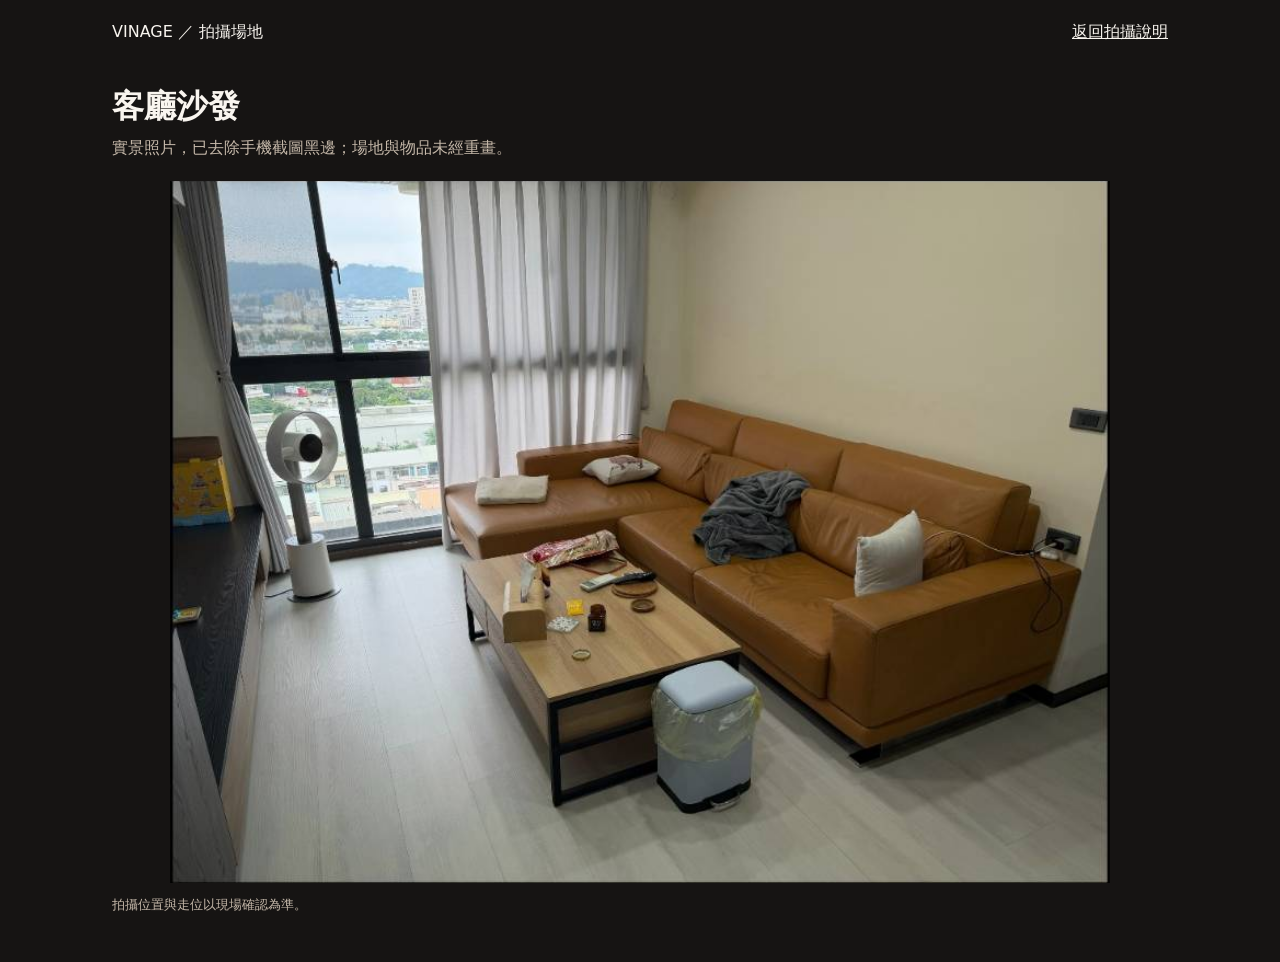
==== location-view.html @ 47c5b77b "Crop screenshot chrome from filming location views" ====
<!doctype html><html lang="zh-Hant"><head><meta charset="utf-8"><meta name="viewport" content="width=device-width,initial-scale=1"><meta name="robots" content="noindex,nofollow"><title>拍攝場地實景｜VINAGE</title><style>:root{color-scheme:dark}*{box-sizing:border-box}body{margin:0;background:#161413;color:#f9f5ef;font-family:system-ui,"Microsoft JhengHei",sans-serif}header{max-width:1100px;margin:auto;padding:22px;display:flex;justify-content:space-between;gap:20px;align-items:center}a{color:#f9f5ef}main{max-width:1100px;margin:auto;padding:10px 22px 48px}h1{font-size:clamp(1.4rem,4vw,2rem);margin:10px 0 5px}p{color:#c5b8a9;line-height:1.7;margin:0 0 20px}svg{display:block;width:100%;height:auto;max-height:78vh}footer{font-size:.8rem;color:#c5b8a9;margin-top:14px}</style></head><body><header><span>VINAGE ／ 拍攝場地</span><a href="index.html#location">返回拍攝說明</a></header><main><h1 id="title">拍攝場地實景</h1><p>實景照片，已去除手機截圖黑邊；場地與物品未經重畫。</p><svg id="photo" role="img" preserveAspectRatio="xMidYMid meet"><image id="photo-image" width="858" height="1907"></image></svg><footer>拍攝位置與走位以現場確認為準。</footer></main><script>const scenes={living:['客廳沙發','assets/locations/living.jpg','0 623 858 641'],island:['中島與廚房','assets/locations/island.jpg','0 623 858 641'],'island-detail':['中島近照','assets/locations/island-detail.jpg','0 373 858 1140'],stove:['廚房料理區','assets/locations/stove.jpg','0 623 858 641'],fridge:['冰箱內部','assets/locations/fridge.jpg','0 630 858 902']};const scene=scenes[new URLSearchParams(location.search).get('scene')]||scenes.living;document.getElementById('title').textContent=scene[0];document.getElementById('photo').setAttribute('viewBox',scene[2]);document.getElementById('photo').setAttribute('aria-label',scene[0]+'實景照片');document.getElementById('photo-image').setAttribute('href',scene[1]);</script></body></html>
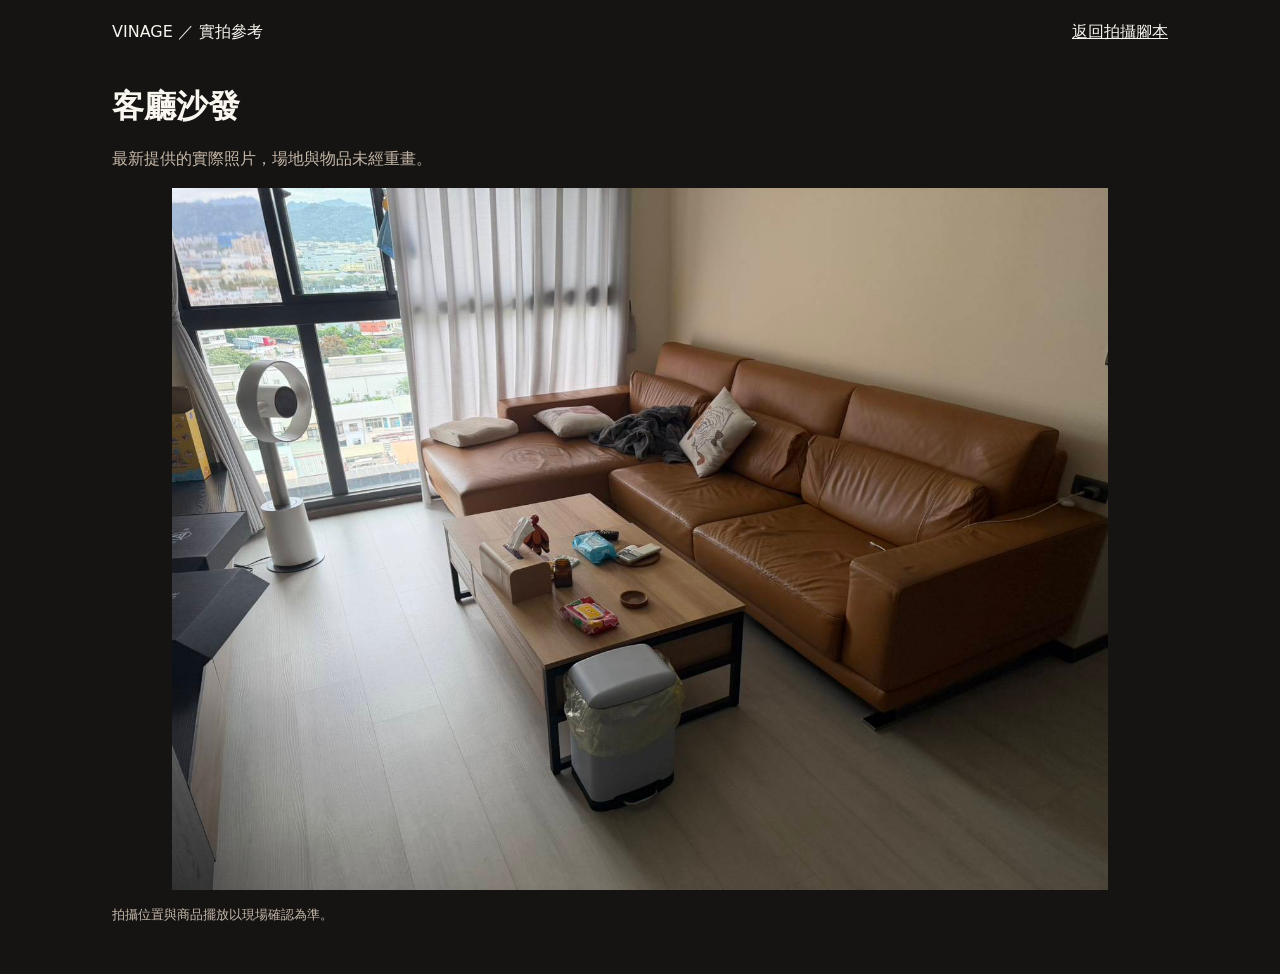
==== commit 7790908f: "Update location and product reference photos" ====
--- a/location-view.html
+++ b/location-view.html
@@ -1 +1 @@
-<!doctype html><html lang="zh-Hant"><head><meta charset="utf-8"><meta name="viewport" content="width=device-width,initial-scale=1"><meta name="robots" content="noindex,nofollow"><title>拍攝場地實景｜VINAGE</title><style>:root{color-scheme:dark}*{box-sizing:border-box}body{margin:0;background:#161413;color:#f9f5ef;font-family:system-ui,"Microsoft JhengHei",sans-serif}header{max-width:1100px;margin:auto;padding:22px;display:flex;justify-content:space-between;gap:20px;align-items:center}a{color:#f9f5ef}main{max-width:1100px;margin:auto;padding:10px 22px 48px}h1{font-size:clamp(1.4rem,4vw,2rem);margin:10px 0 5px}p{color:#c5b8a9;line-height:1.7;margin:0 0 20px}svg{display:block;width:100%;height:auto;max-height:78vh}footer{font-size:.8rem;color:#c5b8a9;margin-top:14px}</style></head><body><header><span>VINAGE ／ 拍攝場地</span><a href="index.html#location">返回拍攝說明</a></header><main><h1 id="title">拍攝場地實景</h1><p>實景照片，已去除手機截圖黑邊；場地與物品未經重畫。</p><svg id="photo" role="img" preserveAspectRatio="xMidYMid meet"><image id="photo-image" width="858" height="1907"></image></svg><footer>拍攝位置與走位以現場確認為準。</footer></main><script>const scenes={living:['客廳沙發','assets/locations/living.jpg','0 623 858 641'],island:['中島與廚房','assets/locations/island.jpg','0 623 858 641'],'island-detail':['中島近照','assets/locations/island-detail.jpg','0 373 858 1140'],stove:['廚房料理區','assets/locations/stove.jpg','0 623 858 641'],fridge:['冰箱內部','assets/locations/fridge.jpg','0 630 858 902']};const scene=scenes[new URLSearchParams(location.search).get('scene')]||scenes.living;document.getElementById('title').textContent=scene[0];document.getElementById('photo').setAttribute('viewBox',scene[2]);document.getElementById('photo').setAttribute('aria-label',scene[0]+'實景照片');document.getElementById('photo-image').setAttribute('href',scene[1]);</script></body></html>
+<!doctype html><html lang="zh-Hant"><head><meta charset="utf-8"><meta name="viewport" content="width=device-width,initial-scale=1"><meta name="robots" content="noindex,nofollow"><title>拍攝實景｜VINAGE</title><style>*{box-sizing:border-box}body{margin:0;background:#161413;color:#f9f5ef;font-family:system-ui,"Microsoft JhengHei",sans-serif}header{max-width:1100px;margin:auto;padding:22px;display:flex;justify-content:space-between;gap:20px;align-items:center}a{color:inherit}main{max-width:1100px;margin:auto;padding:10px 22px 48px}h1{font-size:clamp(1.4rem,4vw,2rem);margin:10px 0 5px}p,footer{color:#c5b8a9;line-height:1.7}img{display:block;max-width:100%;max-height:78vh;margin:auto;object-fit:contain}footer{font-size:.8rem;margin-top:14px}</style></head><body><header><span>VINAGE ／ 實拍參考</span><a href="index.html#location">返回拍攝腳本</a></header><main><h1 id="title">拍攝實景</h1><p>最新提供的實際照片，場地與物品未經重畫。</p><img id="photo" alt="實拍照片"><footer>拍攝位置與商品擺放以現場確認為準。</footer></main><script>const scenes={"living-sofa":"客廳沙發","living-wide":"客廳另一側","living-to-kitchen":"客廳與中島動線","kitchen-island":"中島與冰箱","kitchen-stove":"爐台與料理區","fridge":"冷藏室內部","freezer":"冷凍室內部","gift-set":"大禮盒與六個單品盒","gift-open":"開盒與提袋","gift-three":"禮盒內部"};const params=new URLSearchParams(location.search);const aliases={living:'living-sofa',island:'kitchen-island','island-detail':'kitchen-island',stove:'kitchen-stove'};const requested=params.get('scene');const resolved=aliases[requested]||requested;const key=Object.hasOwn(scenes,resolved)?resolved:'living-sofa';document.getElementById('title').textContent=scenes[key];const img=document.getElementById('photo');img.src='assets/location-latest/'+key+'.jpg';img.alt=scenes[key]+'實拍照片';</script></body></html>
